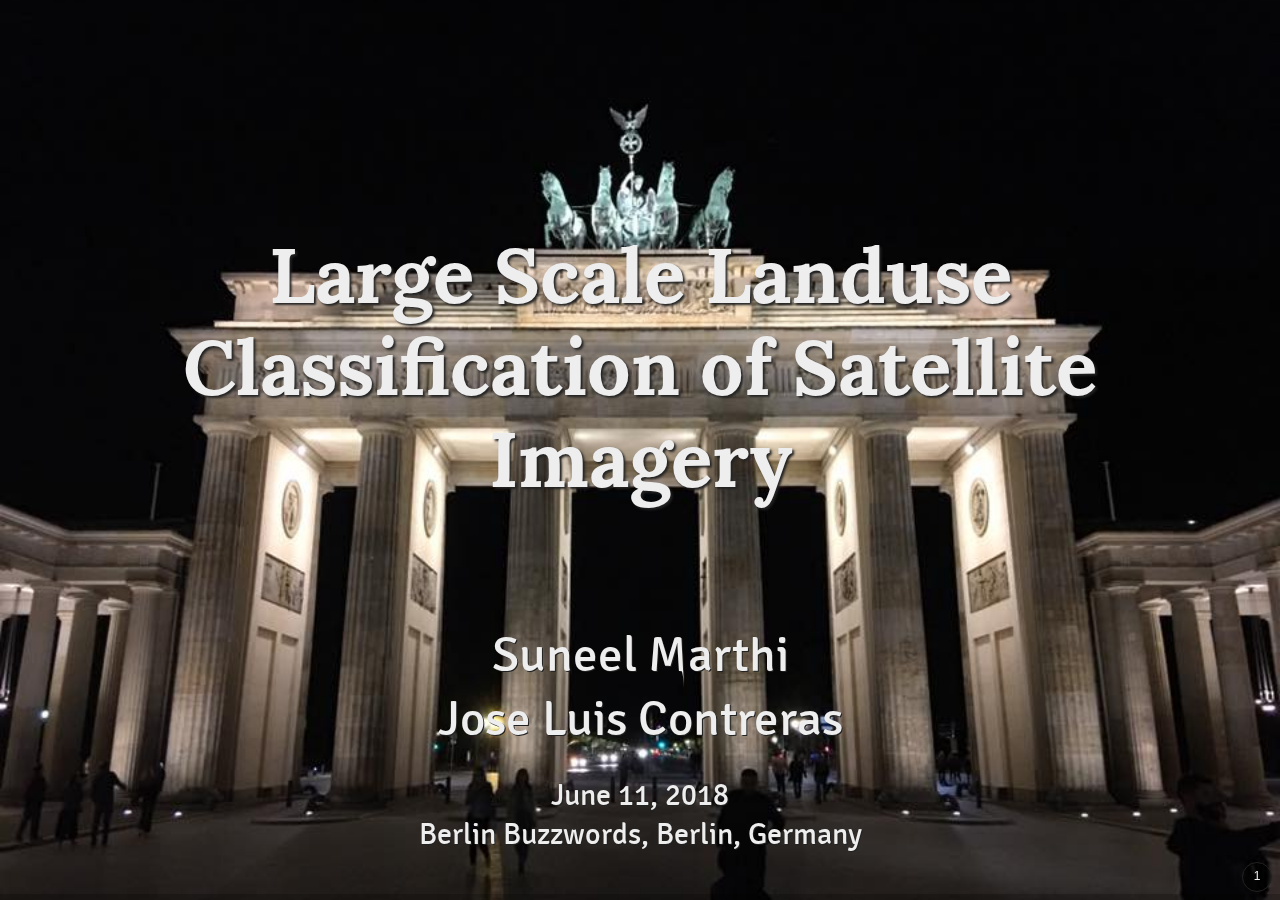
==== index.html @ 9c70da2c "Merge branch 'master' of github.com:smarthi/BBuzz18-Satellite-image-classification-for-landuse" ====
<!doctype html>
<html>
	<head>
		<meta charset="utf-8">
		<meta name="viewport" content="width=device-width, initial-scale=1.0, maximum-scale=1.0, user-scalable=no">

		<title>Large Scale Landuse Classification of Satellite Imagery</title>

    <meta name="description" content="Building streaming pipelines for neural machine translation">
    <meta name="author" content="Kellen Sunderland; Suneel Marthi">

    <meta name="apple-mobile-web-app-capable" content="yes"/>
    <meta name="apple-mobile-web-app-status-bar-style" content="black-translucent"/>

    <meta name="viewport" content="width=device-width, initial-scale=1.0, maximum-scale=1.0, user-scalable=no, minimal-ui">

    <link rel="stylesheet" href="font-awesome-4.7.0/css/font-awesome.min.css">
		<link rel="stylesheet" href="css/reveal.css">
		<link rel="stylesheet" href="css/theme/bbuzz17.css">

		<!-- Theme used for syntax highlighting of code -->
		<link rel="stylesheet" href="lib/css/zenburn.css">

		<!-- Printing and PDF exports -->
		<script>
			var link = document.createElement( 'link' );
			link.rel = 'stylesheet';
			link.type = 'text/css';
			link.href = window.location.search.match( /print-pdf/gi ) ? 'css/print/pdf.css' : 'css/print/paper.css';
			document.getElementsByTagName( 'head' )[0].appendChild( link );
		</script>
    <!--[if lt IE 9]> <script src="lib/js/html5shiv.js"></script> <![endif]-->
	</head>
	<body>
		<div class="reveal">
			<div class="slides">
				<section data-background-image="img/brandenburgerTor.jpg">
          <br/>
          <br/>
          <br/>
          <h3>Large Scale Landuse Classification of Satellite Imagery</h3>
          <br/>
          <p>Suneel Marthi<br/>
          Jose Luis Contreras</p>
          <p style="font-size: 60%">June 11, 2018<br/>
             Berlin Buzzwords, Berlin, Germany</p>
        </section>
        <section data-background-image="img/ZsMwlm2.jpg">
          <h3>Agenda</h3>
          <ul>
            <li>Introduction</li>
            <li>Satellite Image Data Description</li>
            <li>Cloud Classification</li>
            <li>Segmentation</li>
            <li>Apache Beam</li>
            <li>Beam Inference Pipeline</li>
            <li>Demo</li>
            <li>Future Work</li>
          </ul>
        </section>
        <section data-background-image="img/ZsMwlm2-purpleish.jpg">
          <h4>Goal: Identify Tulip fields from Sentinel-2 satellite images</h4>
            <div style="background: #c9c9c9;">
                <img src='img/tulip-fields.png' style='margin: 0px, 20px, 0px, 20px; border: none; background: none;box-shadow: none; '/><br/>
            </div>
        </section>

        <section data-background-image="img/ZsMwlm2-purpleish.jpg">
            <h4>Workflow</h4>
            <div style="background: #c9c9c9;">
                <img src='img/slide3.png' style='margin: 0px, 20px, 0px, 20px; border: none; background: none;box-shadow: none; '/><br/>
            </div>
        </section>
        <section data-background-image="img/ZsMwlm2-purpleish.jpg">
            <h3>Data: Sentinel-2</h3>
            <p style='text-align: left'>Earth observation mission from ESA</p>
            <p style='text-align: left'>13 spectral bands, from RGB to SWIR (Short Wave Infrared)</p>
            <p style='text-align: left'>Spatial resolution: 10m/px (RGB bands)</p>
            <p style='text-align: left'>5 day revisit time</p>
            <p style='text-align: left'>Free and open data policy</p>
            <img src='img/slide5.png' style=' position: absolute; right: 0px; bottom: 0px; width: 30%; height: 30%; margin: 0px, 0px, 0px, 0px; border: none; background: none;box-shadow: none; '/><br/>
        </section>

        <section data-background-image="img/ZsMwlm2-greenish.jpg">
            <h3>Data acquisition</h3>
            <p style='text-align: left'>Images downloaded using Sentinel Hub’s WMS (web mapping service)</p>
            <p style='text-align: left'>Download tool from Matthieu Guillaumin (@mguillau)</p>
            <table>
                <td><img src='img/slide6.png' style='margin: 0px, 0px, 0px, 0px; border: none; background: none;box-shadow: none; '/><br/></td>
                <td><img src='img/slide6-2.png' style='margin: 0px, 0px, 0px, 0px; border: none; background: none;box-shadow: none; '/><br/></td>
            </table>
        </section>
        <section data-background-image="img/ZsMwlm2-greenish.jpg">
            <h3>Data</h3>
            <p style='text-align: left'>256 x 256 px images, RGB</p>
            <img src='img/slide7.png' style='margin: 0px, 0px, 0px, 0px; border: none; background: none;box-shadow: none; '/><br/>
        </section>
        <section data-background-image="img/ZsMwlm2-purpleish.jpg">
            <h4>Workflow</h4>
            <div style="background: #c9c9c9;">
                <img src='img/slide8.png' style='margin: 0px, 20px, 0px, 20px; border: none; background: none;box-shadow: none; '/><br/>
            </div>
        </section>
        <section data-background-image="img/ZsMwlm2-purpleish.jpg">
            <h3>Filter Clouds</h3>
            <p style='text-align: left'>Need to remove cloudy images before segmenting</p>
            <p style='text-align: left'>Approach: train a Neural Network to classify images as clear or cloudy</p>
            <p style='text-align: left'>CNN Architectures: ResNet50 and ResNet101</p>
        </section>
        <section data-background-image="img/ZsMwlm2-purpleish.jpg">
            <h4>ResNet building block</h4>
            <div style="background: #c9c9c9;">
                <img src='img/residual_block.png' style='margin: 0px, 20px, 0px, 20px; border: none; background: none;box-shadow: none; '/><br/>
            </div>
        </section>
        <section data-background-image="img/ZsMwlm2-purpleish.jpg">
            <h3>Filter Clouds: training data</h3>
            <p style='text-align: left'>‘Planet: Understanding the Amazon from Space’ Kaggle competition</p>
            <p style='text-align: left'>40K images labeled as clear, hazy, partly cloudy or cloudy</p>
            <img src='img/slide10.png' style='margin: 0px, 0px, 0px, 0px; border: none; background: none;box-shadow: none; '/><br/>
        </section>
        <section data-background-image="img/ZsMwlm2-greenish.jpg">
            <p>Filter Clouds: Training data(2)</p>
            <table>
                <thead>
                <tr>
                    <th>Origin</th><th>No. of Images</th><th>Cloudy Images</th>
                </tr>
                </thead>
                <tbody>
                <tr>
                    <td>Kaggle Competition</td><td>40000</td><td>30%</td>
                </tr>
                <tr>
                    <td>Sentinel-2(hand labelled)</td><td>5000</td><td>50%</td>
                </tr>
                <tr>
                    <td>Total</td><td>45000</td><td>32%</td>
                </tr>
                </tbody>
            </table>
            <p>Only two classes: clear and cloudy (cloudy = haze + partly cloudy + cloudy) </p>
        </section>
        <section data-background-image="img/ZsMwlm2-purpleish.jpg">
            <h4>Training data split</h4>
            <div style="background: #c9c9c9;">
                <img src='img/slide12.png' style='margin: 0px, 20px, 0px, 20px; border: none; background: none;box-shadow: none; '/><br/>
            </div>
        </section>

        <section data-background-image="img/ZsMwlm2-greenish.jpg">
            <p>Results</p>
            <table>
                <thead>
                <tr>
                    <th>Model</th><th>Accuracy</th><th>F1</th><th>Epochs (train + finetune)</th>
                </tr>
                </thead>
                <tbody>
                <tr>
                    <td>ResNet50</td><td>0.983</td><td>0.986</td><td>23 + 7</td>
                </tr>
                <tr>
                    <td>ResNet101</td><td>0.978</td><td>0.982</td><td>43 + 9</td>
                </tr>
                </tbody>
            </table>
            <p>Choose ResNet50 for filtering cloudy images</p>
        </section>
        <section data-background-image="img/ZsMwlm2-purpleish.jpg">
            <h4>Example Results</h4>
            <div style="background: #c9c9c9;">
                <img src='img/slide14.png' style='margin: 0px, 20px, 0px, 20px; border: none; background: none;box-shadow: none; '/><br/>
            </div>
        </section>
        <section data-background-image="img/ZsMwlm2-yellowish.jpg">
            <h3>Data Augmentation</h3>
            <img src='img/slide-aug.png' style='margin: 0px, 20px, 0px, 20px; border: none; background: none;box-shadow: none; '/><br/>

            <pre><code data-trim data-noescape>
                import Augmentor

                p = Augmentor.Pipeline(img_dir)

                p.skew(probability=0.5, magnitude=0.5)
                p.shear(probability=0.3, max_shear=15)
                p.flip_left_right(probability=0.5)
                p.flip_top_bottom(probability=0.5)
                p.rotate_random_90(probability=0.75)
                p.rotate(probability=0.75, max_rotation=20)
            </code></pre>

            </table>
        </section>
        <section data-background-image="img/ZsMwlm2-redish.jpg">
            <h4>Example Data Augmentation</h4>
            <div style="background: #c9c9c9;">
                <img src='img/DataAugmentation.png' style='margin: 0px, 20px, 0px, 20px; border: none; background: none;box-shadow: none; '/><br/>
            </div>
        </section>
        <section data-background-image="img/ZsMwlm2-purpleish.jpg">
            <h4>Workflow</h4>
            <div style="background: #c9c9c9;">
                <img src='img/slide15.png' style='margin: 0px, 20px, 0px, 20px; border: none; background: none;box-shadow: none; '/><br/>
            </div>
        </section>
        <section data-background-image="img/ZsMwlm2-purpleish.jpg">
            <h4>Segmentation Goals</h4>
            <div style="background: #c9c9c9;">
                <img src='img/slide16.png' style='margin: 0px, 20px, 0px, 20px; border: none; background: none;box-shadow: none; '/><br/>
            </div>
        </section>
        <section data-background-image="img/ZsMwlm2-yellowish.jpg">
            <h3>Approach U-Net</h3>
            <ul>
                <li>State of the Art CNN for Image Segmentation</li>
                <li>Commonly used with biomedical images</code></li>
                <li>Best Architecture for tasks like this</li>
            </ul>
            <p style="font-size: 35%;"><i>O. Ronneberger, P.Fischer, and T. Brox. U-net: Convolutional networks for biomedical image segmentation. arxiv:1505.04597, 2015</i></p>
        </section>
        <section data-background-image="img/ZsMwlm2-purpleish.jpg">
            <h4>U-Net Architecture</h4>
            <div style="background: #c9c9c9;">
                <img src='img/slide18.png' style='margin: 0px, 20px, 0px, 20px; border: none; background: none;box-shadow: none; '/><br/>
            </div>
        </section>
        <section data-background-image="img/ZsMwlm2-yellowish.jpg">
            <h3>U-Net Building Blocks</h3>
            <pre><code data-trim data-noescape>
                def conv_block(channels, kernel_size):
                   out = nn.HybridSequential()
                   out.add(
                       nn.Conv2D(channels, kernel_size, padding=1, use_bias=False),
                       nn.BatchNorm(),
                       nn.Activation('relu')
                   )
                   return out
            </code></pre>
            <pre><code data-trim data-noescape>
                def down_block(channels):
                   out = nn.HybridSequential()
                   out.add(
                       conv_block(channels, 3),
                       conv_block(channels, 3)
                   )
                   return out
            </code></pre>
        </section>
        <section data-background-image="img/ZsMwlm2-yellowish.jpg">
            <h3>U-Net Building Blocks (2)</h3>
            <pre><code data-trim data-noescape>
                class up_block(nn.HybridBlock):
                   def __init__(self, channels, shrink=True, **kwargs):
                       super(up_block, self).__init__(**kwargs)
                       self.upsampler = nn.Conv2DTranspose(channels=channels, kernel_size=4,
                                                            strides=2, padding=1, use_bias=False)
                       self.conv1 = conv_block(channels, 1)
                       self.conv3_0 = conv_block(channels, 3)
                       if shrink:
                           self.conv3_1 = conv_block(int(channels/2), 3)
                       else:
                           self.conv3_1 = conv_block(channels, 3)
                   def hybrid_forward(self, F, x, s):
                       x = self.upsampler(x)
                       x = self.conv1(x)
                       x = F.relu(x)
                       x = F.Crop(*[x,s], center_crop=True)
                       x = s + x
                       x = self.conv3_0(x)
                       x = self.conv3_1(x)
                       return x
            </code></pre>
        </section>
        <section data-background-image="img/ZsMwlm2-yellowish.jpg">
            <h3>U-Net: Training data</h3>
            <table>
                <tbody>
                    <tr>
                        <td>
                            <ul>
                                <li>Ground truth: tulip fields in the Netherlands</li>
                                <li>Provided by Geopedia, from Sinergise</li>
                                <img src='img/slide21.png' style='margin: 0px, 20px, 0px, 20px; border: none; background: none;box-shadow: none; '/><br/>
                            </ul>
                        </td>
                        <td>
                            <img src='img/slide21-2.png' style='margin: 0px, 20px, 0px, 20px; border: none; background: none;box-shadow: none; '/><br/>
                        </td>

                    </tr>
                </tbody>
            </table>
        </section>
        <section data-background-image="img/ZsMwlm2-purpleish.jpg">
            <h4>Loss function: Soft Dice Coefficient loss</h4>
            <img src='img/slide22.png' style='margin: 0px, 20px, 0px, 20px; border: none; background: none;box-shadow: none; '/><br/>
            <p style='...'>Prediction = Probability of each pixel belonging to a Tulip Field (Softmax output)</p>
            <p style='...'>ε serves to prevent division by zero</p>
        </section>
        <section data-background-image="img/ZsMwlm2-greenish.jpg">
            <h4>Evaluation Metric: Intersection Over Union(IoU)</h4>
            <img src='img/slide23.png' style='margin: 0px, 20px, 0px, 20px; border: none; background: none;box-shadow: none; '/><br/>
            <p style='...'><i>Aka</i> Jaccard Index</p>
            <p style='...'>Similar to Dice coefficient, standard metric for image segmentation </p>
        </section>
        <section data-background-image="img/ZsMwlm2-yellowish.jpg">
            <h3>Results</h3>
            <ul>
                <li><b>IoU = 0.73</b> after 23 training epochs</li>
                <li>Related results: DSTL Kaggle competition</li>
                <li>IoU = 0.84 on crop vs building/road/water/etc segmentation</li>
            </ul>
            <p style="font-size: 35%;"><i>https://www.kaggle.com/c/dstl-satellite-imagery-feature-detection/discussion/29790</i></p>
        </section>
        <section data-background-image="img/ZsMwlm2-greenish.jpg">
            <h3>Was ist Apache Beam?</h3>
            <ul>
                <li>Agnostic (unified Batch + Stream) programming model </li>
                <li>Java, Python, Go SDKs</li>
                <li>Runners for Dataflow</li>
                <ul>
                    <li>Apache Flink</li>
                    <li>Apache Spark</li>
                    <li>Google Cloud Dataflow</li>
                    <li>Local DataRunner</li>
                </ul>
            </ul>
            <img src='img/beam_logo_navbar.png' style=' position: absolute; right: 0px; bottom: 0px; width: 30%; height: 30%; margin: 0px, 0px, 0px, 0px; border: none; background: none;box-shadow: none; '/><br/>
        </section>
        <section data-background-image="img/ZsMwlm2-yellowish.jpg">
            <h3>Warum Apache Beam?</h3>
            <ul>
                <li>Portierbar: Code abstraction that can be executed on different backend runners</li><br>
                <li>Vereinheitlicht: Unified batch and Streaming API</li><br>
                <li>Erweiterbare Modelle und SDK: Extensible API to define custom sinks and sources</li><br>
            </ul>
        </section>
        <section data-background-image="img/buzzwords_2017-original.jpg">
            <h3>Die Apache Beam Vision</h3>
            <div style="float: left; width: 49%">
                <ul>
                    <li>End Users: Create pipelines in a familiar language </li>
                    <li>SDK Writers: Make Beam concepts available in new languages</li>
                    <li>Runner Writers: Support Beam pipelines in distributed processing environments</li>
                </ul>
            </div>
            <div style="float: right; width: 49%">
                <img src='img/beam-model.png' style='height: auto; margin: 0px, 0px, 0px, 0px; border: none; background: none;box-shadow: none; '/>
            </div>
        </section>
        <section data-background-image="img/buzzwords_2017-purpleish.png">
            <h3>Inference Pipeline</h3>
            <img src='img/inference-pipeline.png' style='max-width: 80%; border: none; background: none;box-shadow: none; '/>
        </section>
        <section data-background-image="img/buzzwords_2017-purpleish.png">
            <h3>Beam Inference Pipeline</h3>
            <pre><code data-trim data-noescape>
                pipeline_options = PipelineOptions(pipeline_args)
                pipeline_options.view_as(SetupOptions).save_main_session = True
                pipeline_options.view_as(StandardOptions).streaming = True

                with beam.Pipeline(options=pipeline_options) as p:
                    filtered_images = (p | "Read Images" >> beam.Create(glob.glob(known_args.input + '*wms*' + '.png'))
                    | "Batch elements" >> beam.BatchElements(0, known_args.batchsize)
                    | "Filter Cloudy images" >> beam.ParDo(FilterCloudyFn.FilterCloudyFn(known_args.models)))

                filtered_images | "Segment for Land use" >>
                            beam.ParDo(UNetInference.UNetInferenceFn(known_args.models, known_args.output))
            </code></pre>
        </section>
        <section>
            <h3>Cloud Classifier DoFn</h3>
            <pre><code data-trim data-noescape>
                class FilterCloudyFn(apache_beam.DoFn):

                def process(self, element):
                """
                Returns clear images after filtering the cloudy ones
                :param element:
                :return:
                """
                clear_images = []
                batch = self.load_batch(element)
                batch = batch.as_in_context(self.ctx)
                preds = mx.nd.argmax(self.net(batch), axis=1)
                idxs = np.arange(len(element))[preds.asnumpy() == 0]
                clear_images.extend([element[i] for i in idxs])
                yield clear_images
            </code></pre>
        </section>
        <section>
            <h3>U-Net Segmentation DoFn</h3>
            <pre><code data-trim data-noescape>
                class UNetInferenceFn(apache_beam.DoFn):

                    def save_batch(self, filenames, predictions):
                        for idx, fn in enumerate(filenames):
                            base, ext = os.path.splitext(os.path.basename(fn))
                            mask_name = base + "_predicted_mask" + ext
                            imsave(os.path.join(self.output, mask_name) , predictions[idx].asnumpy())
            </code></pre>
        </section>
        <section data-background-image="img/ZsMwlm2.jpg">
            <h2>Demo</h2>
        </section>
        <section data-background-image="img/ZsMwlm2-purpleish.jpg">
            <h4>No Tulip Fields</h4>
            <div style="background: #c9c9c9;">
                <img src='img/no-tulips-segmentation.png' style='margin: 0px, 20px, 0px, 20px; border: none; background: none;box-shadow: none; '/><br/>
            </div>
        </section>
        <section data-background-image="img/ZsMwlm2-greenish.jpg">
            <h4>Large Tulip Fields</h4>
            <div style="background: #c9c9c9;">
                <img src='img/tulips-segmentation.png' style='margin: 0px, 20px, 0px, 20px; border: none; background: none;box-shadow: none; '/><br/>
            </div>
        </section>
        <section data-background-image="img/ZsMwlm2-redish.jpg">
            <h4>Small Tulips Fields</h4>
            <div style="background: #c9c9c9;">
                <img src='img/tulips1-segmentation.png' style='margin: 0px, 20px, 0px, 20px; border: none; background: none;box-shadow: none; '/><br/>
            </div>
        </section>
        <section data-background-image="img/ZsMwlm2.jpg">
            <h2>Future Work</h2>
        </section>
        <section data-background-image="img/ZsMwlm2-greenish.jpg">
            <h4>Classify Rock Formations</h4>
            <p style='text-align: left'>Using Shortwave Infrared images (2.107 - 2.294 nm)</p>
            <p style='text-align: left'>Radiant Energy reflected/transmitted per unit time (Radiant Flux)</p>
            <img src='img/radiant_flux.png' style='margin: 0px, 0px, 0px, 0px; border: none; background: none;box-shadow: none; '/><br/>
            <p style='text-align: left'>Eg: Plants don't grow on rocks</p>
            <p style="font-size: 35%;"><i>https://en.wikipedia.org/wiki/Radiant_flux</i></p>
        </section>
        <section data-background-image="img/ZsMwlm2-purpleish.jpg">
            <h4>Measure Crop Health</h4>
            <p style='text-align: left'>Using Near-Infrared (NIR) radiation</p>
            <p style='text-align: left'>Emitted by plant Chlorophyll and Mesophyll</p>
            <p style='text-align: left'>Chlorophyll content differs between plants and plant stages</p>
            <p style='text-align: left'>Good measure to clarify different plants and their health</p>
            <p style="font-size: 35%;"><i>https://en.wikipedia.org/wiki/Near-infrared_spectroscopy#Agriculture</i></p>
        </section>
        <section data-background-image="img/ZsMwlm2-yellowish.jpg">
            <h4>Use images from Red band</h4>
            <p style='text-align: left'>Identify borders, regions without much details with naked eye - Wonder Why?</p>
            <p style='text-align: left'>Images are in Redband</p>
            <p style='text-align: left'>Unsupervised Learning - Clustering</p>
        </section>
        <section data-background-image="img/buzzwords_2017-blueish.png">
          <h3>Credits</h3>
          <ul>
            <li>Jose Contreras, Matthieu Guillaumin, Kellen Sunderland (Amazon - Berlin)</li>
            <li>Ali Abbas (HERE - Frankfurt)</li>
            <li>Apache Beam: Pablo Estrada, Lukasz Cwik, Sergei Sokolenko (Google)</li>
            <li>Pascal Hahn, Jed Sundvall (Amazon - Germany)</li>
            <li>Apache OpenNLP: Bruno Kinoshita, Joern Kottmann</li>
            <li>Stevo Slavic (SAP - Munich)</li>
          </ul>
        </section>
        <section data-background-image="img/buzzwords_2017-purpleish.jpg">
          <h2>Links</h2>
          <ul>
            <li>Earth on AWS: https://aws.amazon.com/earth/</li><br/>
            <li>Semantic Segmentation - U-Net: https://medium.com/@keremturgutlu/semantic-segmentation-u-net-part-1-d8d6f6005066</li><br/>
            <li>ResNet: https://arxiv.org/pdf/1512.03385.pdf</li><br/>
            <li>U-Net: https://arxiv.org/pdf/1505.04597.pdf</li>
          </ul>
        </section>
        <section>
            <h2>Links (contd)</h2>
            <ul>
                <li>Apache Beam: https://beam.apache.org</li><br/>
                <li>Slides: https://smarthi.github.io/BBuzz18-Satellite-image-classification-for-landuse</li><br/>
                <li>Code: https://github.com/smarthi/satellite-images</li>
            </ul>
        </section>
        <section data-background-image="img/ZsMwlm2.jpg">
          <h2>Fragen ???</h2>
        </section>

			</div>
		</div>

		<script src="lib/js/head.min.js"></script>
		<script src="js/reveal.js"></script>

		<script>
			// More info about config & dependencies:
			// - https://github.com/hakimel/reveal.js#configuration
			// - https://github.com/hakimel/reveal.js#dependencies
			Reveal.initialize({
        controls: false,
        progress: true,
        history: true,
        center: true,
        slideNumber: true,
        transition: 'slide', // none/fade/slide/convex/concave/zoom
        keyboard: true,
        touch: true,
        loop: false,
        fragments: true,
				dependencies: [
					{ src: 'plugin/markdown/marked.js' },
					{ src: 'plugin/markdown/markdown.js' },
					{ src: 'plugin/notes/notes.js', async: true },
					{ src: 'plugin/highlight/highlight.js', async: true, callback: function() { hljs.initHighlightingOnLoad(); } }
				]
			});
		</script>
	</body>
</html>
---- css/theme/bbuzz17.css ----
/**
 * Blood theme for reveal.js
 * Author: Walther http://github.com/Walther
 *
 * Designed to be used with highlight.js theme
 * "monokai_sublime.css" available from
 * https://github.com/isagalaev/highlight.js/
 *
 * For other themes, change $codeBackground accordingly.
 *
 */
@font-face {
    font-family: 'lorabold';
    src: url('../../fonts/lora-bold-webfont.woff2') format('woff2'),
         url('../../fonts/lora-bold-webfont.woff') format('woff');
    font-weight: normal;
    font-style: normal;

}

@font-face {
    font-family: 'loraregular';
    src: url('../../fonts/lora-regular-webfont.woff2') format('woff2'),
         url('../../fonts/lora-regular-webfont.woff') format('woff');
    font-weight: normal;
    font-style: normal;

}

@font-face {
    font-family: 'playfair_displayregular';
    src: url('../../fonts/playfairdisplay-regular-webfont.woff2') format('woff2'),
         url('../../fonts/playfairdisplay-regular-webfont.woff') format('woff');
    font-weight: normal;
    font-style: normal;

}

@font-face {
    font-family: 'playfair_displaybold';
    src: url('../../fonts/playfairdisplay-bold-webfont.woff2') format('woff2'),
         url('../../fonts/playfairdisplay-bold-webfont.woff') format('woff');
    font-weight: normal;
    font-style: normal;

}

@font-face {
    font-family: 'signikabold';
    src: url('../../fonts/signika-bold-webfont.woff2') format('woff2'),
         url('../../fonts/signika-bold-webfont.woff') format('woff');
    font-weight: normal;
    font-style: normal;

}

@font-face {
    font-family: 'signikaregular';
    src: url('../../fonts/signika-regular-webfont.woff2') format('woff2'),
         url('../../fonts/signika-regular-webfont.woff') format('woff');
    font-weight: normal;
    font-style: normal;

}
/*********************************************
 * GLOBAL STYLES
 *********************************************/
body {
  background: #2C3E50;
  background-color: #2C3E50; }

.reveal {
  font-family: 'signikaregular', Ubuntu, "sans-serif";
  font-size: 40px;
  font-weight: normal;
  color: #eee; }

::selection {
  color: #fff;
  background: #a23;
  text-shadow: none; }

::-moz-selection {
  color: #fff;
  background: #a23;
  text-shadow: none; }

.reveal .slides > section,
.reveal .slides > section > section {
  line-height: 1.3;
  font-weight: inherit; }

/*********************************************
 * HEADERS
 *********************************************/
.reveal h1,
.reveal h2,
.reveal h3,
.reveal h4,
.reveal h5,
.reveal h6 {
  margin: 0 0 20px 0;
  color: #eee;
  font-family: 'lorabold', Ubuntu, "sans-serif";
  font-weight: normal;
  line-height: 1.2;
  letter-spacing: normal;
  text-transform: none;
  text-shadow: 2px 2px 2px #222;
  word-wrap: break-word; }

.reveal h1 {
  font-size: 3.77em; }

.reveal h2 {
  font-size: 2.11em; }

.reveal h3 {
  font-size: 1.55em; }

.reveal h4 {
  font-size: 1em; }

.reveal h1 {
  text-shadow: 0 1px 0 #ccc, 0 2px 0 #c9c9c9, 0 3px 0 #bbb, 0 4px 0 #b9b9b9, 0 5px 0 #aaa, 0 6px 1px rgba(0, 0, 0, 0.1), 0 0 5px rgba(0, 0, 0, 0.1), 0 1px 3px rgba(0, 0, 0, 0.3), 0 3px 5px rgba(0, 0, 0, 0.2), 0 5px 10px rgba(0, 0, 0, 0.25), 0 20px 20px rgba(0, 0, 0, 0.15); }

/*********************************************
 * OTHER
 *********************************************/
.reveal p {
  margin: 20px 0;
  line-height: 1.3; }

/* Ensure certain elements are never larger than the slide itself */
.reveal img,
.reveal video,
.reveal iframe {
  max-width: 95%;
  max-height: 95%; }

.reveal strong,
.reveal b {
  font-weight: bold; }

.reveal em {
  font-style: italic; }

.reveal ol,
.reveal dl,
.reveal ul {
  display: inline-block;
  text-align: left;
  margin: 0 0 0 1em; }

.reveal ol {
  list-style-type: decimal; }

.reveal ul {
  list-style-type: disc; }

.reveal ul ul {
  list-style-type: square; }

.reveal ul ul ul {
  list-style-type: circle; }

.reveal ul ul,
.reveal ul ol,
.reveal ol ol,
.reveal ol ul {
  display: block;
  margin-left: 40px; }

.reveal dt {
  font-weight: bold; }

.reveal dd {
  margin-left: 40px; }

.reveal q,
.reveal blockquote {
  quotes: none; }

.reveal blockquote {
  display: block;
  position: relative;
  width: 70%;
  margin: 20px auto;
  padding: 5px;
  font-style: italic;
  background: rgba(255, 255, 255, 0.05);
  box-shadow: 0px 0px 2px rgba(0, 0, 0, 0.2); }

.reveal blockquote p:first-child,
.reveal blockquote p:last-child {
  display: inline-block; }

.reveal q {
  font-style: italic; }

.reveal pre {
  display: block;
  position: relative;
  width: 90%;
  margin: 20px auto;
  text-align: left;
  font-size: 0.55em;
  font-family: monospace;
  line-height: 1.2em;
  word-wrap: break-word;
  box-shadow: 0px 0px 6px rgba(0, 0, 0, 0.3); }

.reveal code {
  font-family: monospace; }

.reveal pre code {
  display: block;
  padding: 5px;
  overflow: auto;
  max-height: 400px;
  word-wrap: normal; }

.reveal table {
  margin: auto;
  border-collapse: collapse;
  border-spacing: 0; }

.reveal table th {
  font-weight: bold; }

.reveal table th,
.reveal table td {
  text-align: left;
  padding: 0.2em 0.5em 0.2em 0.5em;
  border-bottom: 1px solid; }

.reveal table th[align="center"],
.reveal table td[align="center"] {
  text-align: center; }

.reveal table th[align="right"],
.reveal table td[align="right"] {
  text-align: right; }

.reveal table tbody tr:last-child th,
.reveal table tbody tr:last-child td {
  border-bottom: none; }

.reveal sup {
  vertical-align: super; }

.reveal sub {
  vertical-align: sub; }

.reveal small {
  display: inline-block;
  font-size: 0.6em;
  line-height: 1.2em;
  vertical-align: top; }

.reveal small * {
  vertical-align: top; }

/*********************************************
 * LINKS
 *********************************************/
.reveal a {
  color: #a23;
  text-decoration: none;
  -webkit-transition: color .15s ease;
  -moz-transition: color .15s ease;
  transition: color .15s ease; }

.reveal a:hover {
  color: #dd5566;
  text-shadow: none;
  border: none; }

.reveal .roll span:after {
  color: #fff;
  background: #6a1520; }

/*********************************************
 * IMAGES
 *********************************************/
.reveal section img {
  margin: 15px 0px;
  background: rgba(255, 255, 255, 0.12);
  border: 4px solid #eee;
  box-shadow: 0 0 10px rgba(0, 0, 0, 0.15); }

.reveal section img.plain {
  border: 0;
  box-shadow: none; }

.reveal a img {
  -webkit-transition: all .15s linear;
  -moz-transition: all .15s linear;
  transition: all .15s linear; }

.reveal a:hover img {
  background: rgba(255, 255, 255, 0.2);
  border-color: #a23;
  box-shadow: 0 0 20px rgba(0, 0, 0, 0.55); }

/*********************************************
 * NAVIGATION CONTROLS
 *********************************************/
.reveal .controls .navigate-left,
.reveal .controls .navigate-left.enabled {
  border-right-color: #a23; }

.reveal .controls .navigate-right,
.reveal .controls .navigate-right.enabled {
  border-left-color: #a23; }

.reveal .controls .navigate-up,
.reveal .controls .navigate-up.enabled {
  border-bottom-color: #a23; }

.reveal .controls .navigate-down,
.reveal .controls .navigate-down.enabled {
  border-top-color: #a23; }

.reveal .controls .navigate-left.enabled:hover {
  border-right-color: #dd5566; }

.reveal .controls .navigate-right.enabled:hover {
  border-left-color: #dd5566; }

.reveal .controls .navigate-up.enabled:hover {
  border-bottom-color: #dd5566; }

.reveal .controls .navigate-down.enabled:hover {
  border-top-color: #dd5566; }

/*********************************************
 * PROGRESS BAR
 *********************************************/
.reveal .progress {
  background: rgba(0, 0, 0, 0.2);
  height: 6px; }

.reveal .progress span {
  background: #4B77BE;
  -webkit-transition: width 800ms cubic-bezier(0.26, 0.86, 0.44, 0.985);
  -moz-transition: width 800ms cubic-bezier(0.26, 0.86, 0.44, 0.985);
  transition: width 800ms cubic-bezier(0.26, 0.86, 0.44, 0.985); }

.reveal .slide-number {
  width: 20px;
  height: 20px;
  color: #EEEEEE;
  text-align: center;
  line-height: 1.6em;
  z-index: 31;
  padding: 4px;
  border: 1px solid;
  border-top-width: 1px;
  border-right-width: 1px;
  border-bottom-width: 1px;
  border-left-width: 1px;
  border-top-style: solid;
  border-right-style: solid;
  border-bottom-style: solid;
  border-left-style: solid;
  border-top-color: #222222;
  border-right-color: #222222;
  border-bottom-color: #222222;
  border-left-color: #222222;
  -moz-border-top-colors: none;
  -moz-border-right-colors: none;
  -moz-border-bottom-colors: none;
  -moz-border-left-colors: none;
  border-image-source: none;
  border-image-slice: 100% 100% 100% 100%;
  border-image-width: 1 1 1 1;
  border-image-outset: 0 0 0 0;
  border-image-repeat: stretch stretch;
  border-radius: 50px;
  border-top-left-radius: 50px;
  border-top-right-radius: 50px;
  border-bottom-right-radius: 50px;
  border-bottom-left-radius: 50px;
}

.reveal p {
  font-weight: 300;
  text-shadow: 1px 1px #222; }

.reveal h1,
.reveal h2,
.reveal h3,
.reveal h4,
.reveal h5,
.reveal h6 {
  font-weight: 700; }

.reveal p code {
  background-color: #23241f;
  display: inline-block;
  border-radius: 7px; }

.reveal small code {
  vertical-align: baseline; }

#special-table {
  border: none;
}

#special-table tr {
  border: none;
}

#special-table tr td {
  border: 1px solid #EEEEEE;
}

#special-table tr td.borderless {
  border: none;
}
---- lib/css/zenburn.css ----
/*

Zenburn style from voldmar.ru (c) Vladimir Epifanov <voldmar@voldmar.ru>
based on dark.css by Ivan Sagalaev

*/

.hljs {
  display: block;
  overflow-x: auto;
  padding: 0.5em;
  background: #3f3f3f;
  color: #dcdcdc;
}

.hljs-keyword,
.hljs-selector-tag,
.hljs-tag {
  color: #e3ceab;
}

.hljs-template-tag {
  color: #dcdcdc;
}

.hljs-number {
  color: #8cd0d3;
}

.hljs-variable,
.hljs-template-variable,
.hljs-attribute {
  color: #efdcbc;
}

.hljs-literal {
  color: #efefaf;
}

.hljs-subst {
  color: #8f8f8f;
}

.hljs-title,
.hljs-name,
.hljs-selector-id,
.hljs-selector-class,
.hljs-section,
.hljs-type {
  color: #efef8f;
}

.hljs-symbol,
.hljs-bullet,
.hljs-link {
  color: #dca3a3;
}

.hljs-deletion,
.hljs-string,
.hljs-built_in,
.hljs-builtin-name {
  color: #cc9393;
}

.hljs-addition,
.hljs-comment,
.hljs-quote,
.hljs-meta {
  color: #7f9f7f;
}


.hljs-emphasis {
  font-style: italic;
}

.hljs-strong {
  font-weight: bold;
}
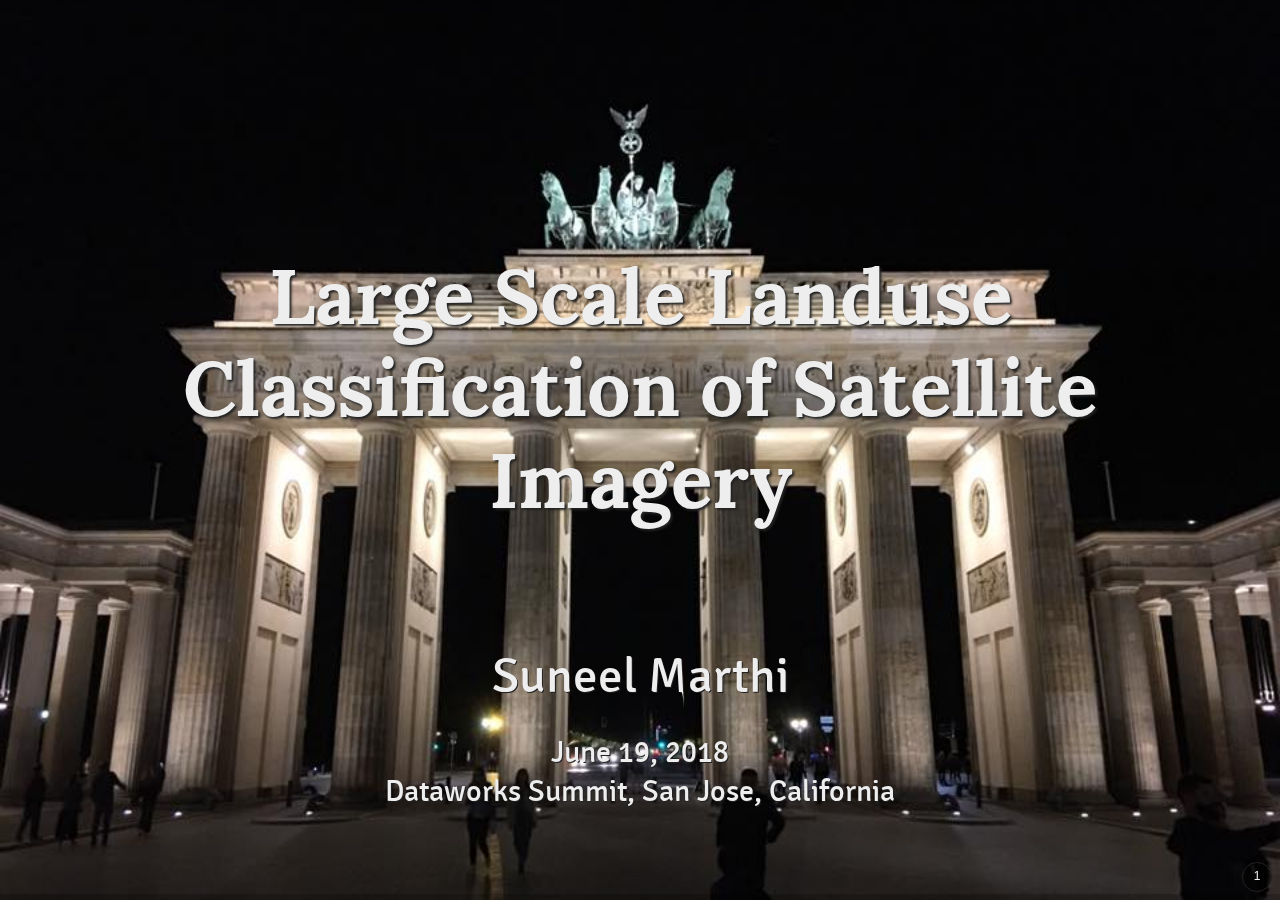
==== commit 5400b291: "Jpdated for DataWorks Summit, San Jose" ====
--- a/index.html
+++ b/index.html
@@ -6,8 +6,8 @@
 
 		<title>Large Scale Landuse Classification of Satellite Imagery</title>
 
-    <meta name="description" content="Building streaming pipelines for neural machine translation">
-    <meta name="author" content="Kellen Sunderland; Suneel Marthi">
+    <meta name="description" content="Large Scale Landuse Classification of Satellite Imagery">
+    <meta name="author" content="Suneel Marthi; Jose Luis Contreras">
 
     <meta name="apple-mobile-web-app-capable" content="yes"/>
     <meta name="apple-mobile-web-app-status-bar-style" content="black-translucent"/>
@@ -40,10 +40,9 @@
           <br/>
           <h3>Large Scale Landuse Classification of Satellite Imagery</h3>
           <br/>
-          <p>Suneel Marthi<br/>
-          Jose Luis Contreras</p>
-          <p style="font-size: 60%">June 11, 2018<br/>
-             Berlin Buzzwords, Berlin, Germany</p>
+          <p>Suneel Marthi</p>
+          <p style="font-size: 60%">June 19, 2018<br/>
+             Dataworks Summit, San Jose, California</p>
         </section>
         <section data-background-image="img/ZsMwlm2.jpg">
           <h3>Agenda</h3>
@@ -438,7 +437,7 @@
             <p style='text-align: left'>Using Near-Infrared (NIR) radiation</p>
             <p style='text-align: left'>Emitted by plant Chlorophyll and Mesophyll</p>
             <p style='text-align: left'>Chlorophyll content differs between plants and plant stages</p>
-            <p style='text-align: left'>Good measure to clarify different plants and their health</p>
+            <p style='text-align: left'>Good measure to identify different plants and their health</p>
             <p style="font-size: 35%;"><i>https://en.wikipedia.org/wiki/Near-infrared_spectroscopy#Agriculture</i></p>
         </section>
         <section data-background-image="img/ZsMwlm2-yellowish.jpg">
@@ -452,6 +451,7 @@
           <ul>
             <li>Jose Contreras, Matthieu Guillaumin, Kellen Sunderland (Amazon - Berlin)</li>
             <li>Ali Abbas (HERE - Frankfurt)</li>
+            <li>Anse Zupanc - Sinergise</li>
             <li>Apache Beam: Pablo Estrada, Lukasz Cwik, Sergei Sokolenko (Google)</li>
             <li>Pascal Hahn, Jed Sundvall (Amazon - Germany)</li>
             <li>Apache OpenNLP: Bruno Kinoshita, Joern Kottmann</li>
@@ -478,7 +478,28 @@
         <section data-background-image="img/ZsMwlm2.jpg">
           <h2>Fragen ???</h2>
         </section>
-
+        <section data-background-image="img/ZsMwlm2-greenish.jpg">
+            <h4>Other (Misclassifications)</h4>
+            <div style="background: #c9c9c9;">
+                <img src='img/trump1_wms_COLOR.png' style='margin: 0px, 20px, 0px, 20px; border: none; background: none;box-shadow: none; '/><br/>
+            </div>
+        </section>
+        <section data-background-image="img/ZsMwlm2-redish.jpg">
+            <div style="background: #c9c9c9;">
+                <img src='img/trump1-segmentation.png' style='margin: 0px, 20px, 0px, 20px; border: none; background: none;box-shadow: none; '/><br/>
+            </div>
+        </section>
+        <section data-background-image="img/ZsMwlm2-greenish.jpg">
+            <h4>Other (Misclassifications)</h4>
+            <div style="background: #c9c9c9;">
+                <img src='img/trump2_wms_COLOR.png' style='margin: 0px, 20px, 0px, 20px; border: none; background: none;box-shadow: none; '/><br/>
+            </div>
+        </section>
+        <section data-background-image="img/ZsMwlm2-redish.jpg">
+            <div style="background: #c9c9c9;">
+                <img src='img/trump2-segmentation.png' style='margin: 0px, 20px, 0px, 20px; border: none; background: none;box-shadow: none; '/><br/>
+            </div>
+        </section>
 			</div>
 		</div>
 
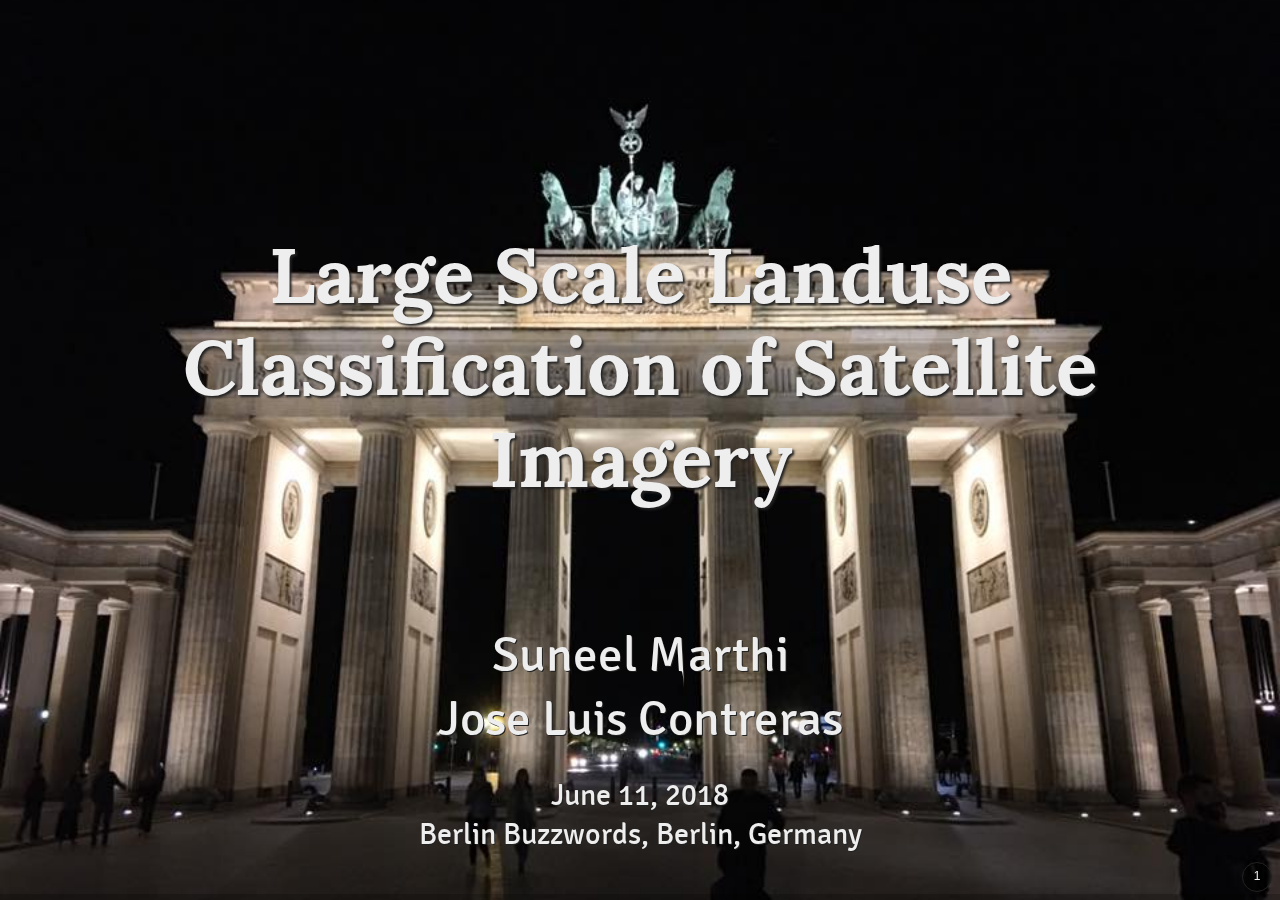
==== commit 338e28af: "Fixed the meta information" ====
--- a/index.html
+++ b/index.html
@@ -40,9 +40,10 @@
           <br/>
           <h3>Large Scale Landuse Classification of Satellite Imagery</h3>
           <br/>
-          <p>Suneel Marthi</p>
-          <p style="font-size: 60%">June 19, 2018<br/>
-             Dataworks Summit, San Jose, California</p>
+          <p>Suneel Marthi<br/>
+          Jose Luis Contreras</p>
+          <p style="font-size: 60%">June 11, 2018<br/>
+             Berlin Buzzwords, Berlin, Germany</p>
         </section>
         <section data-background-image="img/ZsMwlm2.jpg">
           <h3>Agenda</h3>
@@ -451,7 +452,7 @@
           <ul>
             <li>Jose Contreras, Matthieu Guillaumin, Kellen Sunderland (Amazon - Berlin)</li>
             <li>Ali Abbas (HERE - Frankfurt)</li>
-            <li>Anse Zupanc - Sinergise</li>
+            <li>Anse Zupanc - Synergise</li>
             <li>Apache Beam: Pablo Estrada, Lukasz Cwik, Sergei Sokolenko (Google)</li>
             <li>Pascal Hahn, Jed Sundvall (Amazon - Germany)</li>
             <li>Apache OpenNLP: Bruno Kinoshita, Joern Kottmann</li>
@@ -478,28 +479,7 @@
         <section data-background-image="img/ZsMwlm2.jpg">
           <h2>Fragen ???</h2>
         </section>
-        <section data-background-image="img/ZsMwlm2-greenish.jpg">
-            <h4>Other (Misclassifications)</h4>
-            <div style="background: #c9c9c9;">
-                <img src='img/trump1_wms_COLOR.png' style='margin: 0px, 20px, 0px, 20px; border: none; background: none;box-shadow: none; '/><br/>
-            </div>
-        </section>
-        <section data-background-image="img/ZsMwlm2-redish.jpg">
-            <div style="background: #c9c9c9;">
-                <img src='img/trump1-segmentation.png' style='margin: 0px, 20px, 0px, 20px; border: none; background: none;box-shadow: none; '/><br/>
-            </div>
-        </section>
-        <section data-background-image="img/ZsMwlm2-greenish.jpg">
-            <h4>Other (Misclassifications)</h4>
-            <div style="background: #c9c9c9;">
-                <img src='img/trump2_wms_COLOR.png' style='margin: 0px, 20px, 0px, 20px; border: none; background: none;box-shadow: none; '/><br/>
-            </div>
-        </section>
-        <section data-background-image="img/ZsMwlm2-redish.jpg">
-            <div style="background: #c9c9c9;">
-                <img src='img/trump2-segmentation.png' style='margin: 0px, 20px, 0px, 20px; border: none; background: none;box-shadow: none; '/><br/>
-            </div>
-        </section>
+
 			</div>
 		</div>
 
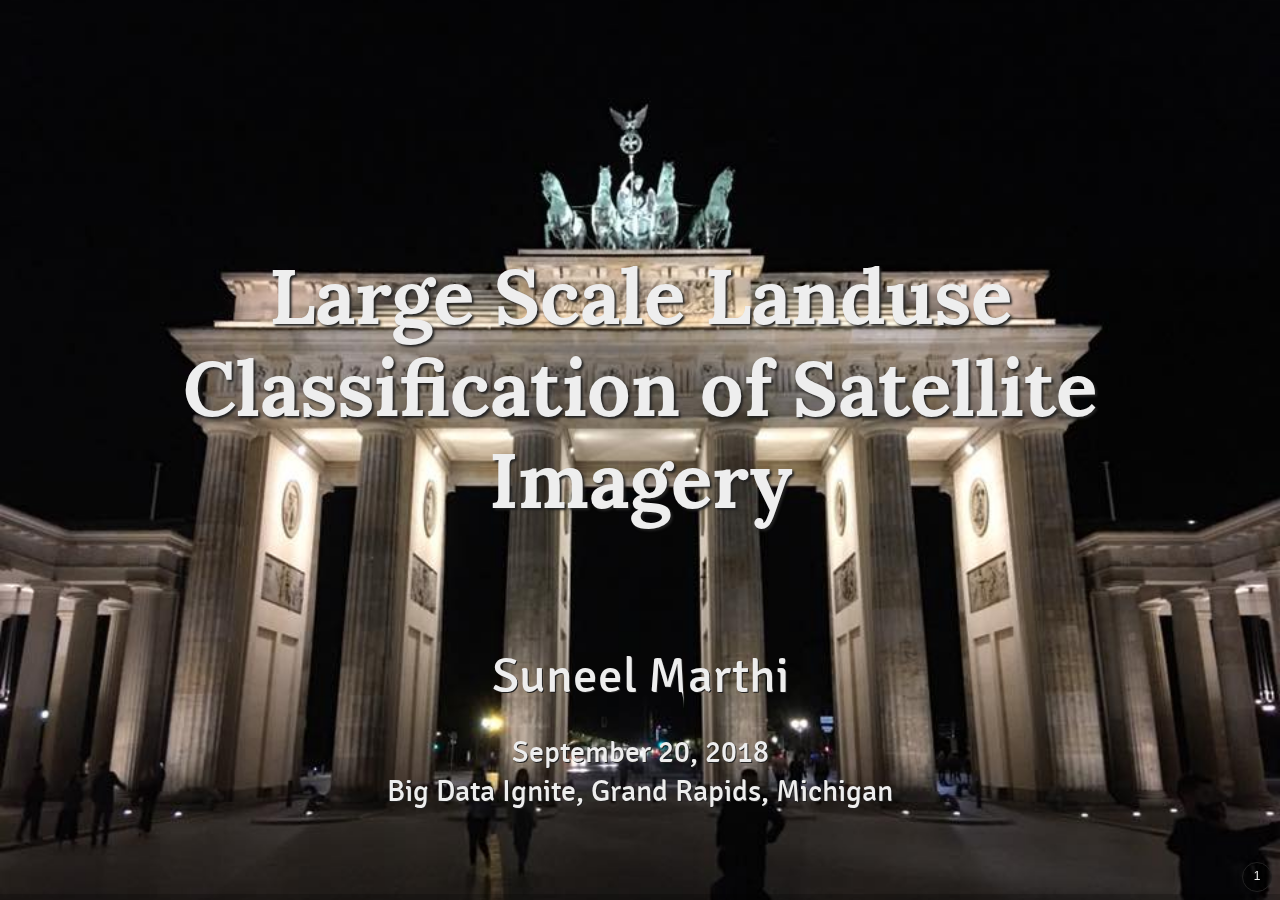
==== commit d161d999: "Fixed the meta information" ====
--- a/index.html
+++ b/index.html
@@ -40,10 +40,9 @@
           <br/>
           <h3>Large Scale Landuse Classification of Satellite Imagery</h3>
           <br/>
-          <p>Suneel Marthi<br/>
-          Jose Luis Contreras</p>
-          <p style="font-size: 60%">June 11, 2018<br/>
-             Berlin Buzzwords, Berlin, Germany</p>
+          <p>Suneel Marthi</p>
+          <p style="font-size: 60%">September 20, 2018<br/>
+             Big Data Ignite, Grand Rapids, Michigan</p>
         </section>
         <section data-background-image="img/ZsMwlm2.jpg">
           <h3>Agenda</h3>
@@ -222,7 +221,7 @@
         <section data-background-image="img/ZsMwlm2-purpleish.jpg">
             <h4>U-Net Architecture</h4>
             <div style="background: #c9c9c9;">
-                <img src='img/slide18.png' style='margin: 0px, 20px, 0px, 20px; border: none; background: none;box-shadow: none; '/><br/>
+                <img src='img/unet_architecture.png' style='margin: 0px, 20px, 0px, 20px; border: none; background: none;box-shadow: none; '/><br/>
             </div>
         </section>
         <section data-background-image="img/ZsMwlm2-yellowish.jpg">
@@ -304,6 +303,10 @@
             <p style='...'><i>Aka</i> Jaccard Index</p>
             <p style='...'>Similar to Dice coefficient, standard metric for image segmentation </p>
         </section>
+        <section data-background-image="img/ZsMwlm2-greenish.jpg">
+            <h4>Evaluation Metric: Intersection Over Union(IoU)</h4>
+            <img src='img/iou.jpg' style='margin: 0px, 20px, 0px, 20px; border: none; background: none;box-shadow: none; '/><br/>
+        </section>
         <section data-background-image="img/ZsMwlm2-yellowish.jpg">
             <h3>Results</h3>
             <ul>
@@ -313,8 +316,20 @@
             </ul>
             <p style="font-size: 35%;"><i>https://www.kaggle.com/c/dstl-satellite-imagery-feature-detection/discussion/29790</i></p>
         </section>
-        <section data-background-image="img/ZsMwlm2-greenish.jpg">
-            <h3>Was ist Apache Beam?</h3>
+        <section data-background-image="img/ZsMwlm2-yellowish.jpg">
+            <h3>Multi-Spectral Images</h3>
+            <ul>
+                <li>Measures reflectances with wavelength from 440nm - 2200nm</li>
+                <li>13 bands covering - visible, near infrared and shortwave infrared spectrum</li>
+            </ul>
+            <p style="font-size: 35%;"><i>https://www.kaggle.com/c/dstl-satellite-imagery-feature-detection/discussion/29790</i></p>
+        </section>
+        <section data-background-image="img/ZsMwlm2-yellowish.jpg">
+            <img src='img/all_bands.png' style='margin: 0px, 20px, 0px, 20px; ' />
+        </section>
+
+        <section data-background-image="img/ZsMwlm2-greenish.jpg">
+            <h3>What is Apache Beam?</h3>
             <ul>
                 <li>Agnostic (unified Batch + Stream) programming model </li>
                 <li>Java, Python, Go SDKs</li>
@@ -329,15 +344,15 @@
             <img src='img/beam_logo_navbar.png' style=' position: absolute; right: 0px; bottom: 0px; width: 30%; height: 30%; margin: 0px, 0px, 0px, 0px; border: none; background: none;box-shadow: none; '/><br/>
         </section>
         <section data-background-image="img/ZsMwlm2-yellowish.jpg">
-            <h3>Warum Apache Beam?</h3>
+            <h3>Why Apache Beam?</h3>
             <ul>
-                <li>Portierbar: Code abstraction that can be executed on different backend runners</li><br>
-                <li>Vereinheitlicht: Unified batch and Streaming API</li><br>
-                <li>Erweiterbare Modelle und SDK: Extensible API to define custom sinks and sources</li><br>
+                <li>Portability: Code abstraction that can be executed on different backend runners</li><br>
+                <li>Unified: Unified batch and Streaming API</li><br>
+                <li>Expandable models and SDK: Extensible API to define custom sinks and sources</li><br>
             </ul>
         </section>
         <section data-background-image="img/buzzwords_2017-original.jpg">
-            <h3>Die Apache Beam Vision</h3>
+            <h3>The Apache Beam Vision</h3>
             <div style="float: left; width: 49%">
                 <ul>
                     <li>End Users: Create pipelines in a familiar language </li>
@@ -422,6 +437,60 @@
                 <img src='img/tulips1-segmentation.png' style='margin: 0px, 20px, 0px, 20px; border: none; background: none;box-shadow: none; '/><br/>
             </div>
         </section>
+        <section data-background-image="img/ZsMwlm2-redish.jpg">
+            <h4>RGB vs MultiSpectral (Full Bloom)</h4>
+            <div style="background: #c9c9c9;">
+                <img src='img/comp1.png' style='margin: 0px, 20px, 0px, 20px; border: none; background: none;box-shadow: none; '/><br/>
+            </div>
+        </section>
+        <section data-background-image="img/ZsMwlm2-redish.jpg">
+            <h4>RGB vs MultiSpectral (Full Bloom)</h4>
+            <div style="background: #c9c9c9;">
+                <img src='img/comp5.png' style='margin: 0px, 20px, 0px, 20px; border: none; background: none;box-shadow: none; '/><br/>
+            </div>
+        </section>
+                <section data-background-image="img/ZsMwlm2-redish.jpg">
+                    <h4>RGB vs MultiSpectral (Cloudy)</h4>
+                    <div style="background: #c9c9c9;">
+                        <img src='img/comp6.png' style='margin: 0px, 20px, 0px, 20px; border: none; background: none;box-shadow: none; '/><br/>
+                    </div>
+                </section>
+                <section data-background-image="img/ZsMwlm2-redish.jpg">
+                    <h4>RGB vs MultiSpectral (Cloudy)</h4>
+                    <div style="background: #c9c9c9;">
+                        <img src='img/comp7.png' style='margin: 0px, 20px, 0px, 20px; border: none; background: none;box-shadow: none; '/><br/>
+                    </div>
+                </section>
+            <section data-background-image="img/ZsMwlm2-redish.jpg">
+                <h4>RGB vs MultiSpectral (Complex Tulip Fields)</h4>
+                <div style="background: #c9c9c9;">
+                    <img src='img/comp8.png' style='margin: 0px, 20px, 0px, 20px; border: none; background: none;box-shadow: none; '/><br/>
+                </div>
+            </section>
+                <section data-background-image="img/ZsMwlm2-redish.jpg">
+                    <h4>RGB vs MultiSpectral (Complex Tulip Fields)</h4>
+                    <div style="background: #c9c9c9;">
+                        <img src='img/comp9.png' style='margin: 0px, 20px, 0px, 20px; border: none; background: none;box-shadow: none; '/><br/>
+                    </div>
+                </section>
+        <section data-background-image="img/ZsMwlm2-redish.jpg">
+            <h4>RGB vs MultiSpectral (Tulips Not Obvious)</h4>
+            <div style="background: #c9c9c9;">
+                <img src='img/comp3.png' style='margin: 0px, 20px, 0px, 20px; border: none; background: none;box-shadow: none; '/><br/>
+            </div>
+        </section>
+        <section data-background-image="img/ZsMwlm2-redish.jpg">
+            <h4>RGB vs MultiSpectral (Tulips Not Obvious)</h4>
+            <div style="background: #c9c9c9;">
+                <img src='img/comp4.png' style='margin: 0px, 20px, 0px, 20px; border: none; background: none;box-shadow: none; '/><br/>
+            </div>
+        </section>
+                <section data-background-image="img/ZsMwlm2-redish.jpg">
+                    <h4>Comparison: RGB vs MultiSpectral</h4>
+                    <div style="background: #c9c9c9;">
+                        <img src='img/rgb_vs_ms.png' style='margin: 0px, 20px, 0px, 20px; border: none; background: none;box-shadow: none; '/><br/>
+                    </div>
+                </section>
         <section data-background-image="img/ZsMwlm2.jpg">
             <h2>Future Work</h2>
         </section>
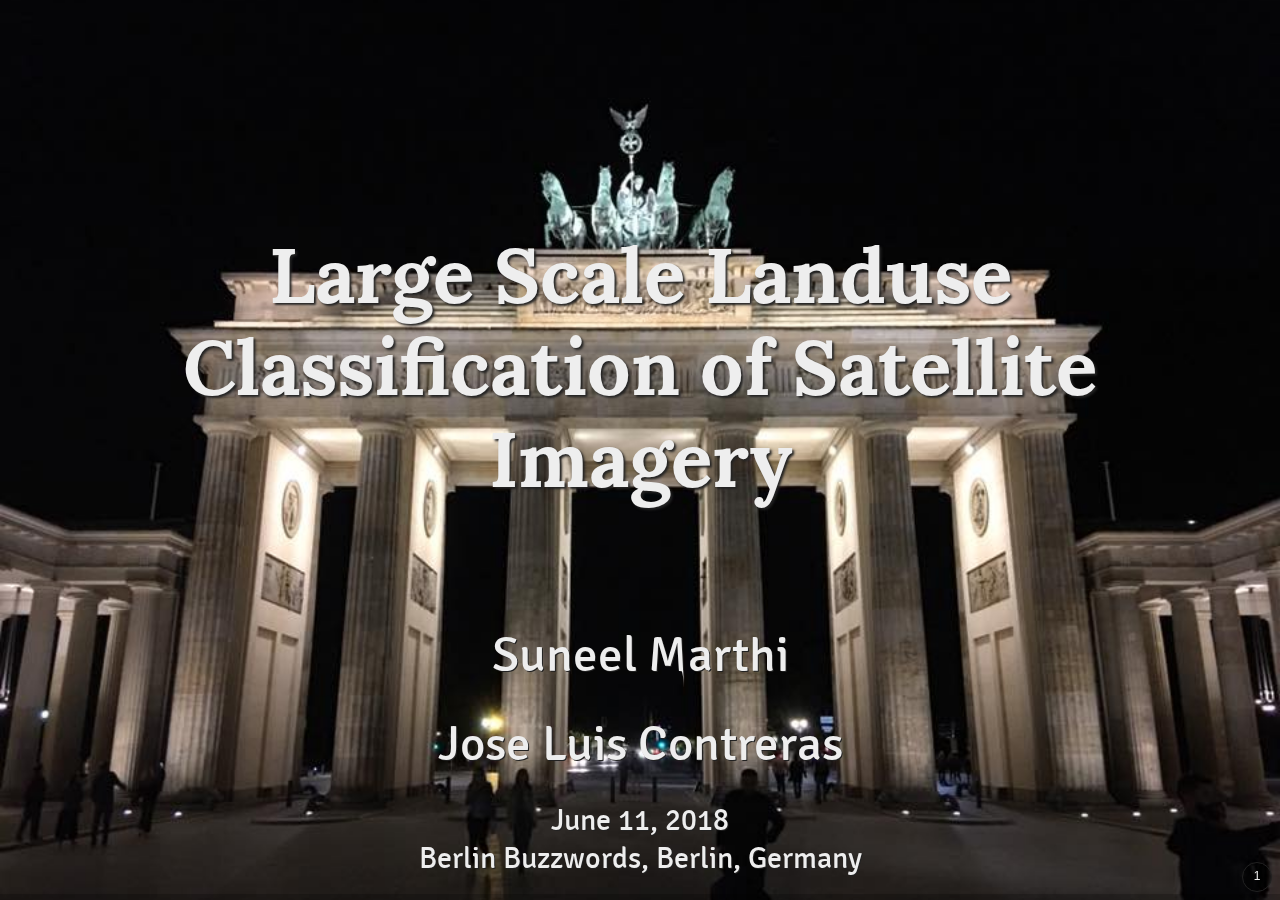
==== commit 3972c55c: "Fixed the meta information" ====
--- a/index.html
+++ b/index.html
@@ -41,8 +41,9 @@
           <h3>Large Scale Landuse Classification of Satellite Imagery</h3>
           <br/>
           <p>Suneel Marthi</p>
-          <p style="font-size: 60%">September 20, 2018<br/>
-             Big Data Ignite, Grand Rapids, Michigan</p>
+                    <p>Jose Luis Contreras</p>
+          <p style="font-size: 60%">June 11, 2018<br/>
+             Berlin Buzzwords, Berlin, Germany</p>
         </section>
         <section data-background-image="img/ZsMwlm2.jpg">
           <h3>Agenda</h3>
